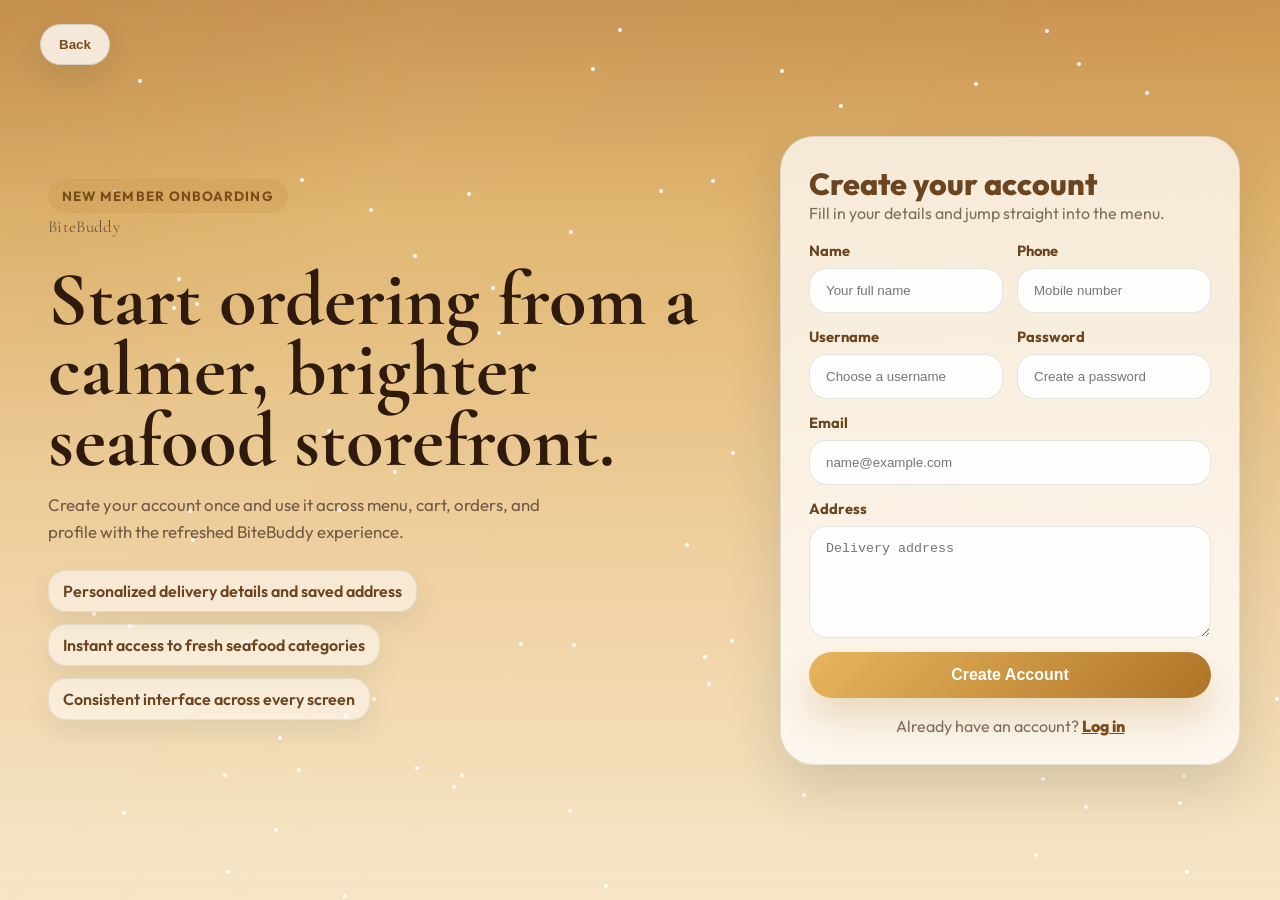
==== signin.html @ 219a30d7 "Add frontend project files" ====
<!DOCTYPE html>
<html lang="en">
<head>
    <meta charset="UTF-8">
    <meta name="viewport" content="width=device-width, initial-scale=1.0">
    <title>BiteBuddy Sign Up</title>
    <link rel="preconnect" href="https://fonts.googleapis.com">
    <link rel="preconnect" href="https://fonts.gstatic.com" crossorigin>
    <link href="https://fonts.googleapis.com/css2?family=Cormorant+Garamond:wght@500;600;700&family=Outfit:wght@300;400;500;600;700;800&display=swap" rel="stylesheet">
    <link rel="shortcut icon" href="https://res.cloudinary.com/dn5wb46jl/image/upload/v1774414028/icon_qrqwhg.jpg">
    <link rel="stylesheet" href="signup.css">
</head>
<body class="auth-body">
<div class="auth-backdrop"></div>
<div class="stars" id="stars"></div>

<main class="auth-frame">
    <button class="page-back-btn" type="button" onclick="goBackToLogin()">Back</button>

    <section class="auth-grid">
        <div class="auth-copy">
            <div class="auth-kicker">New member onboarding</div>
            <p class="brand">BiteBuddy</p>
            <h1>Start ordering from a calmer, brighter seafood storefront.</h1>
            <p>Create your account once and use it across menu, cart, orders, and profile with the refreshed BiteBuddy experience.</p>
            <div class="auth-points">
                <div class="auth-point">Personalized delivery details and saved address</div>
                <div class="auth-point">Instant access to fresh seafood categories</div>
                <div class="auth-point">Consistent interface across every screen</div>
            </div>
        </div>

        <div class="auth-panel">
            <div>
                <h2>Create your account</h2>
                <p class="auth-subtitle">Fill in your details and jump straight into the menu.</p>
            </div>

            <form id="signupForm" class="auth-form" action="http://localhost:8080/api/customer" method="post">
                <div class="form-grid">
                    <div class="field-group">
                        <label for="name">Name</label>
                        <input id="name" type="text" name="name" placeholder="Your full name" required>
                    </div>

                    <div class="field-group">
                        <label for="phone">Phone</label>
                        <input id="phone" type="tel" name="phone" placeholder="Mobile number" required>
                    </div>

                    <div class="field-group">
                        <label for="user">Username</label>
                        <input id="user" type="text" name="user" placeholder="Choose a username" required>
                    </div>

                    <div class="field-group">
                        <label for="pass">Password</label>
                        <input id="pass" type="password" name="pass" placeholder="Create a password" required>
                    </div>

                    <div class="field-group full">
                        <label for="email">Email</label>
                        <input id="email" type="email" name="email" placeholder="name@example.com" required>
                    </div>

                    <div class="field-group full">
                        <label for="address">Address</label>
                        <textarea id="address" name="address" placeholder="Delivery address" required></textarea>
                    </div>
                </div>

                <p id="signupError" style="display:none;">Username already exists</p>

                <div class="auth-actions">
                    <button class="auth-btn primary" type="submit">Create Account</button>
                </div>
            </form>

            <p class="auth-switch">Already have an account? <a href="index.html">Log in</a></p>
        </div>
    </section>
</main>

<script>
const starBox = document.getElementById("stars");
for (let i = 0; i < 80; i++) {
    const star = document.createElement("span");
    star.style.left = Math.random() * 100 + "%";
    star.style.top = Math.random() * 100 + "%";
    star.style.animationDuration = (Math.random() * 5 + 5) + "s";
    starBox.appendChild(star);
}

async function getExistingUsers(signupUrl) {
    try {
        const response = await fetch(signupUrl, { method: "GET" });
        if (!response.ok) {
            throw new Error("Unable to fetch existing users");
        }

        const remoteUsers = await response.json();
        if (Array.isArray(remoteUsers)) {
            return remoteUsers;
        }
    } catch (error) {
        console.log("Existing user check fallback:", error);
    }

    return [];
}

document.getElementById("signupForm").addEventListener("submit", async function (event) {
    event.preventDefault();

    const formData = new FormData(this);
    const payload = new URLSearchParams(formData);
    const signupError = document.getElementById("signupError");
    const username = (formData.get("user") || "").trim().toLowerCase();
    const allKnownUsers = await getExistingUsers(this.action);

    signupError.style.display = "none";

    if (allKnownUsers.some((user) => ((user.username || user.user || "").trim().toLowerCase() === username))) {
        signupError.style.display = "block";
        return;
    }

    try {
        const response = await fetch(this.action, {
            method: this.method,
            headers: {
                "Content-Type": "application/x-www-form-urlencoded"
            },
            body: payload.toString()
        });

        if (!response.ok) {
            throw new Error("Signup failed");
        }

        window.location.href = "index.html";
    } catch (error) {
        console.log("Error:", error);
        alert("Signup failed. Please try again.");
    }
});

function goBackToLogin() {
    window.location.href = "index.html";
}
</script>
</body>
</html>
---- signup.css ----
@import url("./style.css");
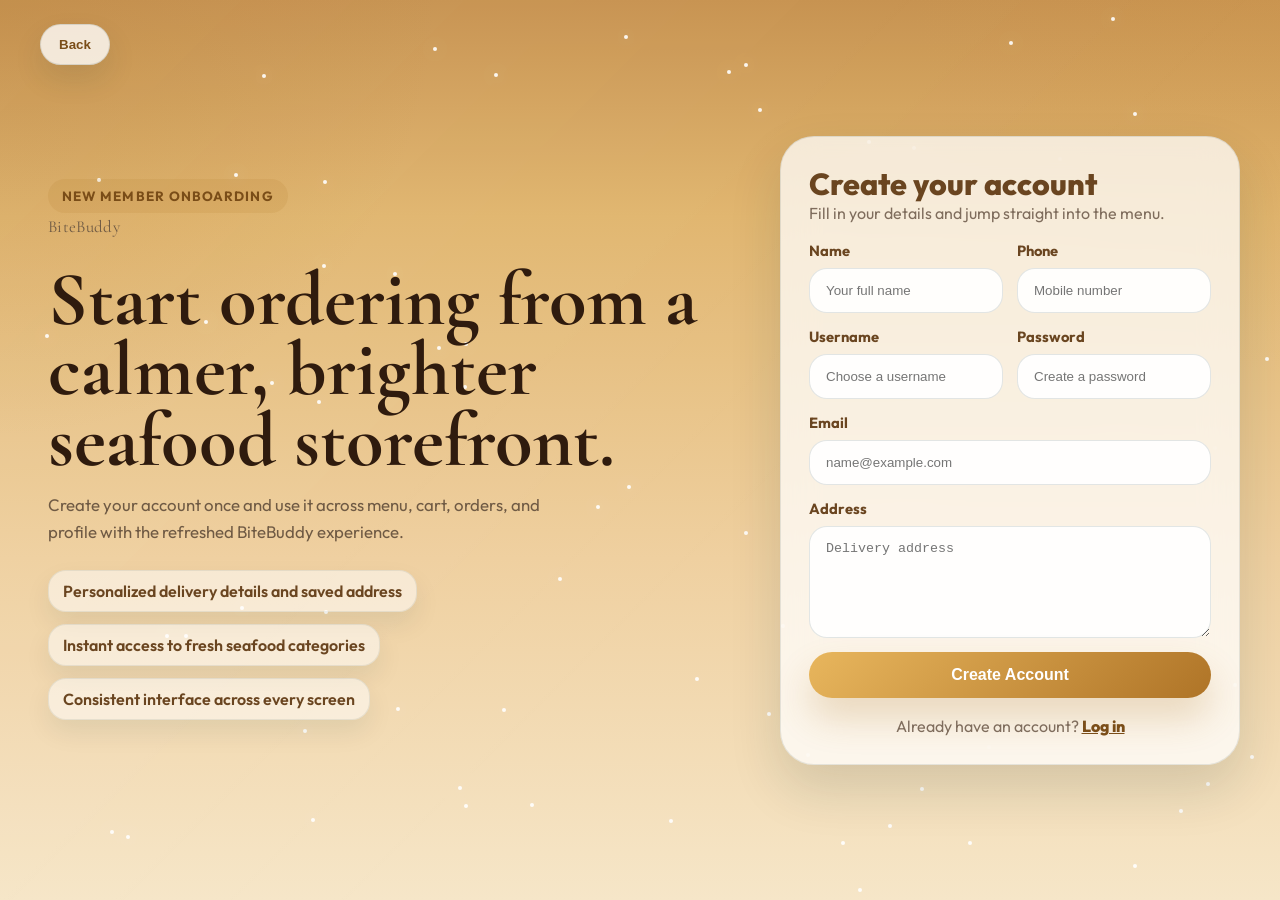
==== commit c359af3b: "Point frontend to Railway backend" ====
--- a/signin.html
+++ b/signin.html
@@ -36,7 +36,7 @@
                 <p class="auth-subtitle">Fill in your details and jump straight into the menu.</p>
             </div>
 
-            <form id="signupForm" class="auth-form" action="http://localhost:8080/api/customer" method="post">
+            <form id="signupForm" class="auth-form" action="https://bitebuddy-production.up.railway.app/api/customer" method="post">
                 <div class="form-grid">
                     <div class="field-group">
                         <label for="name">Name</label>
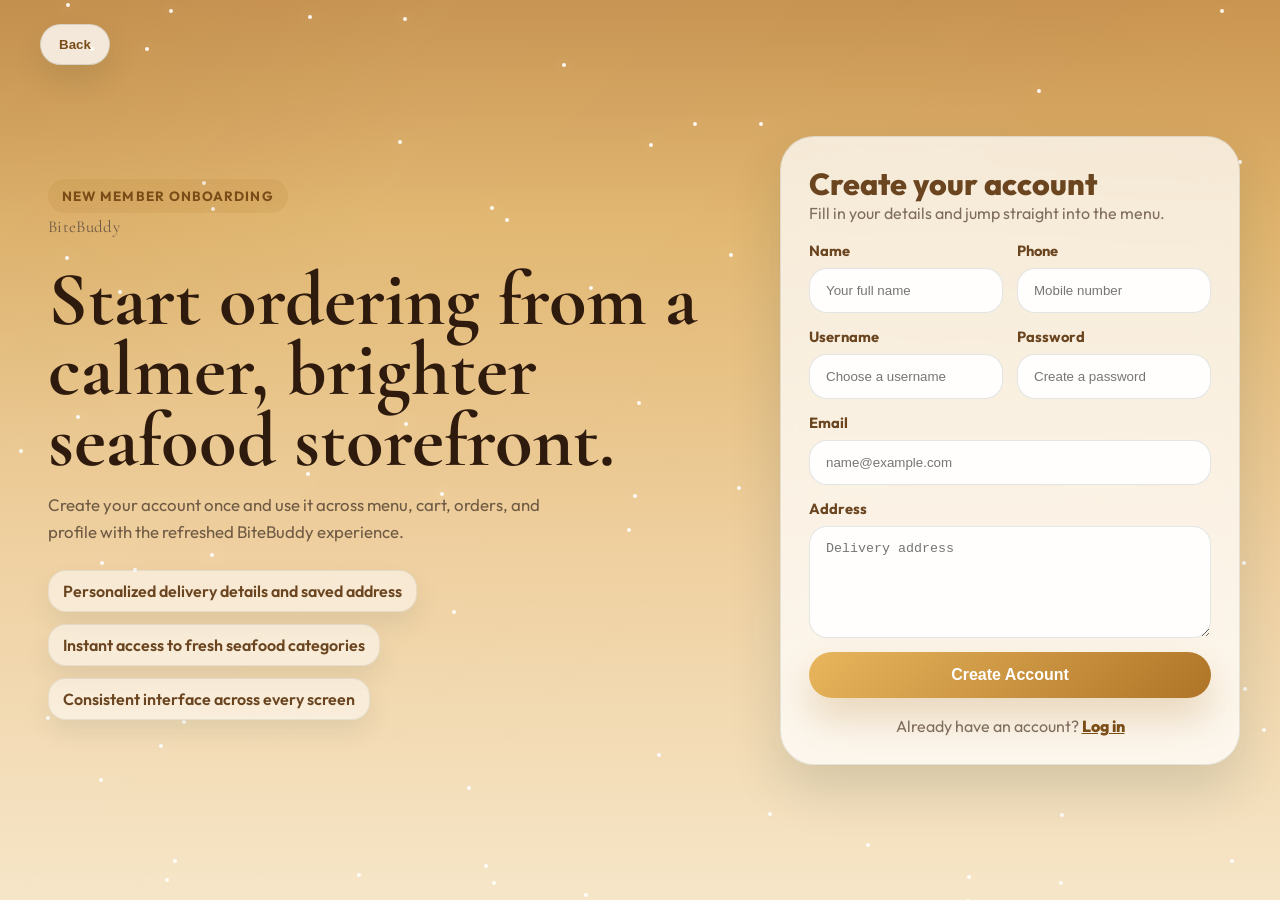
==== commit 6d596bd6: "Show signup API errors in UI" ====
--- a/signin.html
+++ b/signin.html
@@ -121,6 +121,7 @@
     signupError.style.display = "none";
 
     if (allKnownUsers.some((user) => ((user.username || user.user || "").trim().toLowerCase() === username))) {
+        signupError.textContent = "Username already exists";
         signupError.style.display = "block";
         return;
     }
@@ -135,13 +136,15 @@
         });
 
         if (!response.ok) {
-            throw new Error("Signup failed");
+            const errorText = (await response.text()).trim();
+            throw new Error(errorText || "Signup failed");
         }
 
         window.location.href = "index.html";
     } catch (error) {
         console.log("Error:", error);
-        alert("Signup failed. Please try again.");
+        signupError.textContent = error.message || "Signup failed. Please try again.";
+        signupError.style.display = "block";
     }
 });
 
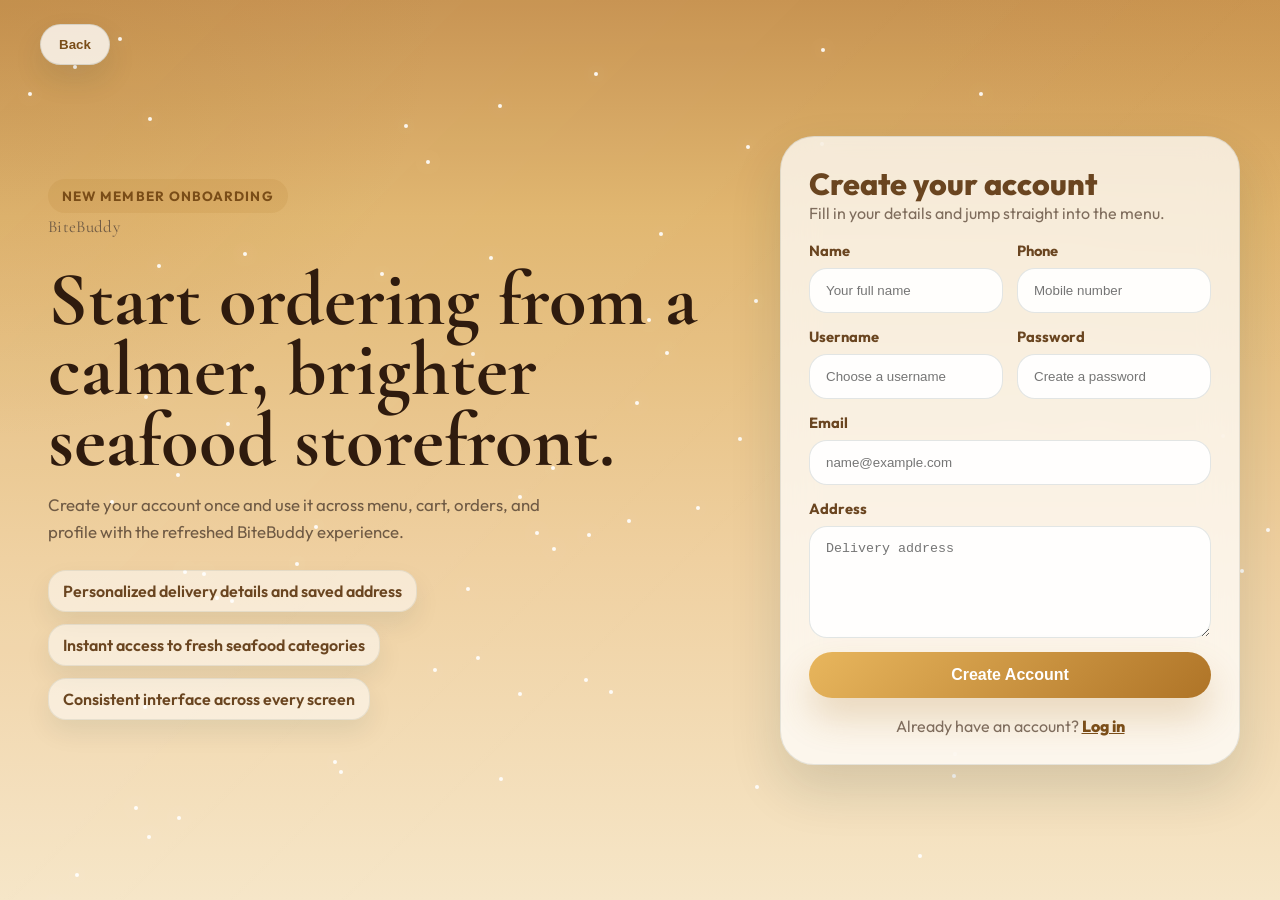
==== commit 3c03bb09: "Improve mobile username input handling" ====
--- a/signin.html
+++ b/signin.html
@@ -50,7 +50,7 @@
 
                     <div class="field-group">
                         <label for="user">Username</label>
-                        <input id="user" type="text" name="user" placeholder="Choose a username" required>
+                        <input id="user" type="text" name="user" placeholder="Choose a username" autocapitalize="none" autocorrect="off" spellcheck="false" required>
                     </div>
 
                     <div class="field-group">
